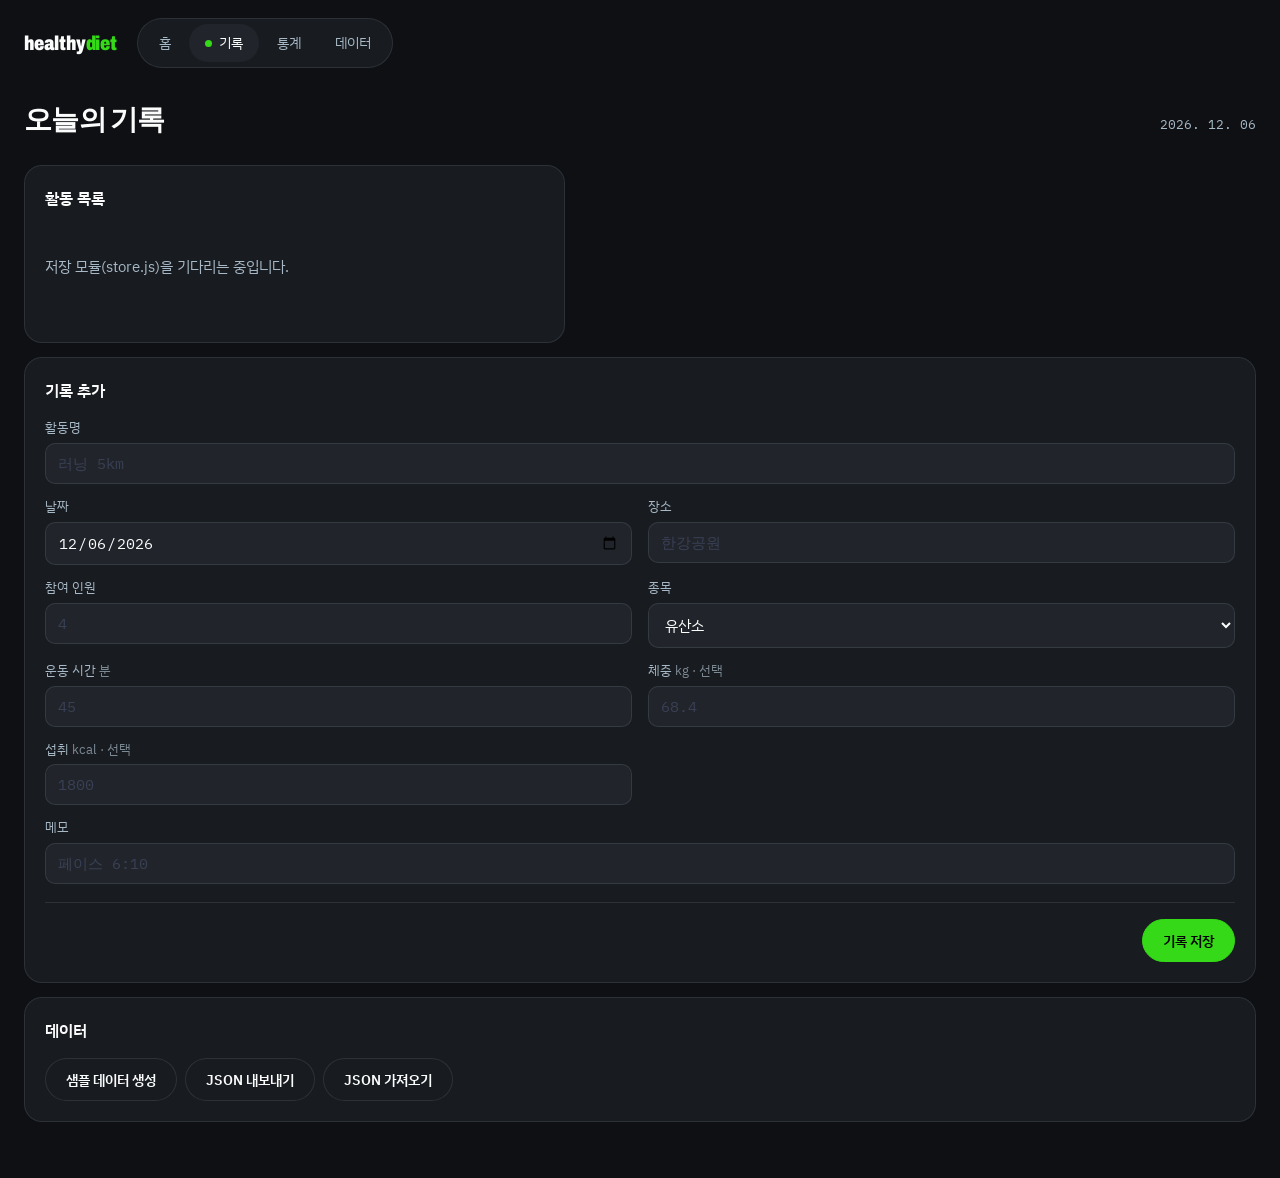
==== record.html @ 83db618f "feat(ui): 메인 페이지 분리와 스크롤 연출 추가 화면을 둘로 나눴다. index.html은 소개, record.html이 기록 화면이다. 필수 3기능은 record.html" ====
<!DOCTYPE html>
<html lang="ko">
<head>
<meta charset="UTF-8">
<meta name="viewport" content="width=device-width, initial-scale=1">
<title>기록 — healthydiet</title>
<link rel="preconnect" href="https://fonts.googleapis.com">
<link rel="preconnect" href="https://fonts.gstatic.com" crossorigin>
<link href="https://fonts.googleapis.com/css2?family=Archivo:wdth,wght@75..112,400..900&family=IBM+Plex+Mono:wght@400;600&family=IBM+Plex+Sans+KR:wght@400;500;600&display=swap" rel="stylesheet">
<link rel="stylesheet" href="style.css">
</head>
<body>

<header class="bar">
  <a class="bar__logo" href="index.html">healthy<span>diet</span></a>
  <nav class="nav" aria-label="주요 메뉴">
    <a href="index.html">홈</a>
    <a href="record.html" class="is-current" aria-current="page">기록</a>
    <a href="#stats">통계</a>
    <a href="#tools">데이터</a>
  </nav>
</header>

<main class="wrap">

  <div class="page-head">
    <h1>오늘의 기록</h1>
    <time id="todayDate"></time>
  </div>

  <div class="grid-2">
    <!-- 오늘의 체중. 기록이 없으면 통째로 숨긴다 -->
    <section class="card card--green" id="today" hidden>
      <p class="card__label">오늘의 체중</p>
      <p class="card__big"><span id="todayWeight">—</span><sub>kg</sub></p>
      <div class="ruler"><div class="ruler__needle" id="rulerNeedle"></div></div>
      <p class="ruler__legend">
        <span id="weightMin">—</span>
        <span id="weightToday">—</span>
      </p>
    </section>

    <!-- 명세 필수 ②③ 목록 조회 · 삭제 -->
    <section class="card">
      <h2>활동 목록 <span class="count" id="listCount"></span></h2>
      <div id="list"></div>
    </section>
  </div>

  <div class="stack">

    <!-- 명세 필수 ① 활동 등록 -->
    <section class="card">
      <h2>기록 추가</h2>

      <form id="addForm" novalidate>
        <div class="grid">
          <div class="field field--wide">
            <label for="f-title">활동명</label>
            <input type="text" id="f-title" name="title" placeholder="러닝 5km">
            <p class="err" data-err="title"></p>
          </div>

          <div class="field">
            <label for="f-date">날짜</label>
            <input type="date" id="f-date" name="date">
            <p class="err" data-err="date"></p>
          </div>

          <div class="field">
            <label for="f-place">장소</label>
            <input type="text" id="f-place" name="place" placeholder="한강공원">
            <p class="err" data-err="place"></p>
          </div>

          <div class="field">
            <label for="f-memberCount">참여 인원</label>
            <input type="number" id="f-memberCount" name="memberCount" min="1" step="1" placeholder="4">
            <p class="err" data-err="memberCount"></p>
          </div>

          <div class="field">
            <label for="f-category">종목</label>
            <select id="f-category" name="category">
              <option value="유산소">유산소</option>
              <option value="근력">근력</option>
              <option value="스트레칭">스트레칭</option>
            </select>
            <p class="err" data-err="category"></p>
          </div>

          <div class="field">
            <label for="f-durationMin">운동 시간 <span class="unit">분</span></label>
            <input type="number" id="f-durationMin" name="durationMin" min="1" step="1" placeholder="45">
            <p class="err" data-err="durationMin"></p>
          </div>

          <div class="field">
            <label for="f-weightKg">체중 <span class="unit">kg · 선택</span></label>
            <input type="number" id="f-weightKg" name="weightKg" step="0.1" placeholder="68.4">
            <p class="err" data-err="weightKg"></p>
          </div>

          <div class="field">
            <label for="f-kcalIn">섭취 <span class="unit">kcal · 선택</span></label>
            <input type="number" id="f-kcalIn" name="kcalIn" step="1" placeholder="1800">
            <p class="err" data-err="kcalIn"></p>
          </div>

          <div class="field field--wide">
            <label for="f-memo">메모</label>
            <input type="text" id="f-memo" name="memo" placeholder="페이스 6:10">
            <p class="err" data-err="memo"></p>
          </div>
        </div>

        <div class="form__foot">
          <p class="form__msg" id="formMsg" role="status"></p>
          <button class="btn btn--green" type="submit">기록 저장</button>
        </div>
      </form>
    </section>

    <!-- 통계. 기록이 없으면 숨긴다 -->
    <section class="card" id="stats" hidden>
      <h2>통계</h2>

      <dl class="summary" id="summary"></dl>

      <h3>월별 활동 횟수</h3>
      <div id="monthly"></div>

      <h3>종목별</h3>
      <div id="byCategory"></div>

      <h3>칼로리 수지</h3>
      <table class="table" id="kcalTable"></table>
      <p class="note">소모량은 운동 시간과 종목으로 추정한 값입니다.</p>
    </section>

    <section class="card" id="tools">
      <h2>데이터</h2>
      <div class="tools">
        <button class="btn" type="button" id="btnSeed">샘플 데이터 생성</button>
        <button class="btn" type="button" id="btnExport">JSON 내보내기</button>
        <button class="btn" type="button" id="btnImport">JSON 가져오기</button>
        <input type="file" id="fileInput" accept="application/json,.json" hidden>
      </div>
      <p class="form__msg" id="toolMsg" role="status"></p>
    </section>

  </div>
</main>

<script src="js/store/store.js"></script>
<script src="js/analytics/analytics.js"></script>
<script src="js/ui/ui.js"></script>
</body>
</html>
---- style.css ----
/* healthydiet — 다크 대시보드.
   강조는 형광 그린 카드 한 장과 화이트 카드 한 장에만 준다.
   나머지는 전부 어두운 카드로 눌러 두 장이 눈에 띄게 만든다. */

:root {
  --bg:      #0E1013;
  --card:    #181B20;
  --card-2:  #21252B;
  --line:    rgba(167, 185, 198, .14);

  --text:    #FBFCFC;
  --muted:   #A7B9C6;
  --slate:   #394055;

  --green:   #35D917;
  --green-2: #37A214;
  --ink:     #030603;
  --blue:    #3045C7;

  --r-card:  18px;
  --r-sm:    10px;

  --display: Archivo, system-ui, sans-serif;
  --body:    "IBM Plex Sans KR", system-ui, sans-serif;
  --mono:    "IBM Plex Mono", ui-monospace, monospace;
}

* { box-sizing: border-box; }

body {
  margin: 0;
  background: var(--bg);
  color: var(--text);
  font-family: var(--body);
  line-height: 1.6;
  -webkit-font-smoothing: antialiased;
}

:focus-visible { outline: 2px solid var(--green); outline-offset: 2px; }

.wrap { max-width: 1280px; margin: 0 auto; padding: 0 24px; }

/* ---------- 상단 바 ---------- */

.bar {
  display: flex; align-items: center; gap: 20px;
  max-width: 1280px; margin: 0 auto; padding: 18px 24px;
}
.bar__logo {
  margin: 0;
  font-family: var(--display);
  font-weight: 900; font-stretch: 76%;
  font-size: 1.25rem; letter-spacing: -.01em;
  color: var(--text); text-decoration: none;
}
.bar__logo span { color: var(--green); }

.nav {
  display: flex; gap: 2px;
  margin-right: auto;
  padding: 5px;
  background: var(--card);
  border: 1px solid var(--line);
  border-radius: 999px;
}
.nav a {
  display: flex; align-items: center; gap: 7px;
  padding: 8px 16px;
  border-radius: 999px;
  color: var(--muted);
  font-size: .875rem; text-decoration: none;
}
.nav a:hover { color: var(--text); }
.nav a.is-current { color: var(--text); background: var(--card-2); }
.nav a.is-current::before {
  content: ""; width: 7px; height: 7px; border-radius: 50%;
  background: var(--green);
}

.btn {
  padding: 11px 20px;
  font-family: var(--body); font-size: .875rem; font-weight: 600;
  color: var(--text);
  background: var(--card);
  border: 1px solid var(--line);
  border-radius: 999px;
  cursor: pointer; text-decoration: none;
  display: inline-flex; align-items: center; justify-content: center;
}
.btn:hover { background: var(--card-2); }
.btn--green { color: var(--ink); background: var(--green); border-color: var(--green); }
.btn--green:hover { background: #46e82b; }

/* ---------- 랜딩 히어로 ---------- */

.hero {
  display: grid; grid-template-columns: 1fr 1fr;
  align-items: center; gap: 56px;
  padding: 56px 0 72px;
}

/* 이미지가 먼저 오고 내용이 그 옆에 붙는 배치 */
.hero--figure { grid-template-columns: .85fr 1fr; gap: 64px; padding-bottom: 40px; }

.hero__figure { justify-self: center; }

.figure {
  position: relative;
  height: min(58vh, 460px);
  aspect-ratio: 200 / 520;
  perspective: 1100px;
}
.figure__spin {
  position: absolute; inset: 0;
  transform-style: preserve-3d;
  animation: figure-turn 26s linear infinite;
}
.figure__ring {
  position: absolute; left: 50%; bottom: 1%;
  width: 76%; aspect-ratio: 1;
  transform: translateX(-50%) rotateX(76deg);
  border: 1px solid rgba(53, 217, 23, .28);
  border-radius: 50%;
  background: repeating-conic-gradient(from 0deg,
    rgba(53, 217, 23, .35) 0deg .6deg, transparent .6deg 9deg);
  mask: radial-gradient(circle, transparent 62%, #000 64%);
}
@keyframes figure-turn { to { transform: rotateY(360deg); } }

.eyebrow {
  display: inline-flex; align-items: center; gap: 8px;
  margin: 0 0 20px;
  padding: 6px 14px;
  border: 1px solid var(--line);
  border-radius: 999px;
  font-size: .8125rem;
  color: var(--muted);
}
.eyebrow::before {
  content: ""; width: 7px; height: 7px; border-radius: 50%;
  background: var(--green);
}

.hero h1 {
  margin: 0 0 20px;
  font-family: var(--display);
  font-weight: 800; font-stretch: 84%;
  font-size: clamp(2.5rem, 5.4vw, 4rem);
  line-height: 1.06; letter-spacing: -.03em;
}
.hero h1 em { font-style: normal; color: var(--green); }
/* `.hero p`로 잡으면 특이도가 .card__big보다 높아 카드 안 숫자까지 눌러버린다.
   히어로 본문에만 붙는 클래스를 쓴다. */
.hero__lead { max-width: 44ch; margin: 0 0 30px; color: var(--muted); font-size: 1.0625rem; }
.hero__actions { display: flex; flex-wrap: wrap; gap: 10px; }

/* 히어로 오른쪽 — 실제 대시보드 카드를 축소해 보여준다 */
.preview {
  display: grid; grid-template-columns: 1.15fr 1fr;
  gap: 14px; padding-bottom: 32px;
}

.card {
  padding: 20px;
  background: var(--card);
  border: 1px solid var(--line);
  border-radius: var(--r-card);
}
.card--green { background: var(--green); border-color: var(--green); color: var(--ink); }
.card--white { background: #FBFCFC; border-color: #FBFCFC; color: var(--ink); }
.card--tall { grid-row: span 2; }

.card__label { margin: 0; font-size: .8125rem; opacity: .72; }
.card__big {
  margin: 6px 0 0;
  font-family: var(--display);
  font-weight: 800; font-stretch: 78%;
  font-size: clamp(2.5rem, 5vw, 3.5rem); line-height: 1;
  letter-spacing: -.02em;
  font-variant-numeric: tabular-nums;
}
.card__big sub { font-size: .28em; font-weight: 600; vertical-align: baseline; opacity: .6; }
.card__foot { margin: 10px 0 0; font-family: var(--mono); font-size: .6875rem; opacity: .6; }

/* 미니 스파크 막대 */
.spark { display: flex; align-items: flex-end; gap: 4px; height: 62px; margin-top: 14px; }
.spark i { flex: 1; background: currentColor; opacity: .22; border-radius: 3px; }
.spark i.on { opacity: 1; }

/* 랜딩 특징 3장 */
.feats { display: grid; grid-template-columns: repeat(3, 1fr); gap: 14px; padding-bottom: 72px; }
.feats h3 { margin: 0 0 6px; font-size: 1rem; }
.feats p { margin: 0; color: var(--muted); font-size: .875rem; }
.feats .n {
  display: block; margin-bottom: 12px;
  font-family: var(--mono); font-size: .75rem; color: var(--green);
}

/* ---------- 대시보드 ---------- */

.page-head {
  display: flex; align-items: baseline; justify-content: space-between;
  flex-wrap: wrap; gap: 10px;
  padding: 12px 0 22px;
}
.page-head h1 {
  margin: 0;
  font-family: var(--display); font-weight: 800; font-stretch: 84%;
  font-size: 1.75rem; letter-spacing: -.02em;
}
.page-head time { font-family: var(--mono); font-size: .8125rem; color: var(--muted); }

/* align-items를 안 주면 그린 카드가 목록 높이만큼 늘어나 빈 칸이 생긴다 */
.grid-2 {
  display: grid; grid-template-columns: 1fr 1.25fr;
  align-items: start; gap: 14px; margin-bottom: 14px;
}
.stack { display: grid; gap: 14px; padding-bottom: 56px; }

.card h2 {
  margin: 0 0 14px;
  font-size: 1rem; font-weight: 600;
}
.card h3 {
  margin: 20px 0 8px;
  font-size: .8125rem; font-weight: 600; color: var(--muted);
}
.count { font-family: var(--mono); font-size: .8125rem; color: var(--muted); font-weight: 400; }

/* 눈금 트랙 — 그린 카드 안에 놓는다 */
.ruler {
  position: relative; height: 42px; margin-top: 4px;
  border-radius: var(--r-sm);
  background-image: repeating-linear-gradient(90deg,
    rgba(3, 6, 3, .25) 0 1px, transparent 1px 4%);
  background-color: rgba(3, 6, 3, .12);
}
.ruler__needle {
  position: absolute; top: -4px; left: 50%;
  width: 3px; height: calc(100% + 8px);
  transform: translateX(-50%);
  border-radius: 2px;
  background: var(--ink);
  transition: left .2s ease;
}
.ruler__legend {
  display: flex; justify-content: space-between;
  margin: 8px 0 0;
  font-family: var(--mono); font-size: .6875rem; opacity: .62;
  font-variant-numeric: tabular-nums;
}

/* ---------- 폼 ---------- */

.grid { display: grid; grid-template-columns: repeat(2, 1fr); gap: 12px 16px; }
.field--wide { grid-column: 1 / -1; }

.field label { display: block; margin-bottom: 5px; font-size: .8125rem; color: var(--muted); }
.field .unit { opacity: .7; }

.field input,
.field select {
  width: 100%;
  padding: 10px 12px;
  font-family: var(--mono); font-size: .9375rem;
  color: var(--text);
  background: var(--card-2);
  border: 1px solid var(--line);
  border-radius: var(--r-sm);
}
.field select { font-family: var(--body); }
.field input::placeholder { color: var(--slate); }
.field.is-bad input,
.field.is-bad select { border-color: #E5484D; }

.err { margin: 5px 0 0; font-size: .75rem; color: #FF6169; }
.err:empty { display: none; }

.form__foot {
  display: flex; align-items: center; justify-content: space-between; gap: 16px;
  margin-top: 18px; padding-top: 16px;
  border-top: 1px solid var(--line);
}
.form__msg { margin: 0; font-size: .8125rem; color: var(--muted); }

/* ---------- 목록 ---------- */

.row {
  display: grid; grid-template-columns: 58px 1fr auto auto;
  align-items: center; gap: 14px;
  padding: 12px 14px; margin-bottom: 8px;
  background: var(--card-2);
  border-radius: var(--r-sm);
}
.row__date { font-family: var(--mono); font-size: .8125rem; color: var(--green); }
.row__title { font-size: .9375rem; font-weight: 500; }
.row__meta { font-size: .75rem; color: var(--muted); }
.row__nums {
  font-family: var(--mono); font-size: .8125rem; color: var(--muted);
  text-align: right; font-variant-numeric: tabular-nums;
}
.row__del {
  padding: 6px 12px;
  font-family: var(--body); font-size: .75rem;
  color: var(--muted);
  background: transparent;
  border: 1px solid var(--line); border-radius: 999px;
  cursor: pointer;
}
.row__del:hover { color: #FF6169; border-color: #FF6169; }

.empty { padding: 28px 0; color: var(--muted); font-size: .9375rem; }

/* ---------- 통계 ---------- */

.summary {
  display: grid; grid-template-columns: repeat(auto-fit, minmax(112px, 1fr));
  gap: 10px; margin: 0;
}
.summary div { padding: 14px; background: var(--card-2); border-radius: var(--r-sm); }
.summary dt { font-size: .75rem; color: var(--muted); }
.summary dd {
  margin: 4px 0 0;
  font-family: var(--display); font-weight: 800; font-stretch: 80%;
  font-size: 1.375rem;
  font-variant-numeric: tabular-nums;
}

.bar-row {
  display: grid; grid-template-columns: 88px 1fr 58px;
  align-items: center; gap: 12px;
  padding: 6px 0;
  font-size: .8125rem;
}
.bar__track {
  display: block; height: 10px;
  background: var(--card-2); border-radius: 999px; overflow: hidden;
}
.bar__fill { display: block; height: 100%; background: var(--green); border-radius: 999px; }
.bar__val {
  font-family: var(--mono); font-size: .75rem; color: var(--muted);
  text-align: right; font-variant-numeric: tabular-nums;
}

.table { width: 100%; border-collapse: collapse; font-size: .8125rem; }
.table th, .table td {
  padding: 9px 10px;
  border-bottom: 1px solid var(--line);
  font-variant-numeric: tabular-nums;
}
.table th { text-align: right; font-size: .75rem; font-weight: 500; color: var(--muted); }
.table th:first-child, .table td:first-child { text-align: left; padding-left: 0; }
.table td { text-align: right; font-family: var(--mono); color: var(--muted); }
.table td:first-child { color: var(--text); }

.note { margin: 12px 0 0; font-size: .75rem; color: var(--muted); }
.tools { display: flex; flex-wrap: wrap; gap: 8px; }

/* ---------- 스크롤 연동 구간 ---------- */

/* 바깥 통이 높고, 안쪽 무대가 sticky로 붙어 있는다.
   그 높이를 지나는 동안의 진행도가 회전 각도와 단계가 된다. */
.scroll { position: relative; height: 320vh; }

.scroll__track {
  position: sticky; top: 0;
  height: 100vh;
  display: grid; place-items: center;
  overflow: hidden;
}
.scroll__stage {
  display: grid; grid-template-columns: 1fr 1fr;
  align-items: center; gap: 64px;
  width: 100%; max-width: 1280px; padding: 0 24px;
}

.scroll__model {
  position: relative;
  justify-self: center;
  height: min(62vh, 520px);
  aspect-ratio: 200 / 520;
  perspective: 1100px;
}
.scroll__spin {
  position: absolute; inset: 0;
  transform-style: preserve-3d;
  will-change: transform;
}
.plane {
  position: absolute; inset: 0;
  width: 100%; height: 100%;
}
.plane--side { transform: rotateY(90deg); }

.body {
  stroke: var(--green);
  stroke-width: 1.6;
  stroke-linecap: round; stroke-linejoin: round;
  fill: rgba(53, 217, 23, .07);
  filter: drop-shadow(0 0 8px rgba(53, 217, 23, .45));
}

/* 발밑 눈금 링 */
.scroll__ring {
  position: absolute; left: 50%; bottom: 1%;
  width: 76%; aspect-ratio: 1;
  transform: translateX(-50%) rotateX(76deg);
  border: 1px solid rgba(53, 217, 23, .3);
  border-radius: 50%;
  background: repeating-conic-gradient(from 0deg,
    rgba(53, 217, 23, .4) 0deg .6deg, transparent .6deg 9deg);
  mask: radial-gradient(circle, transparent 62%, #000 64%);
}

.scroll__steps { display: grid; gap: 30px; }

.step {
  opacity: .22;
  transition: opacity .35s ease, transform .35s ease;
  transform: translateY(6px);
}
.step.is-on { opacity: 1; transform: none; }
.step__n {
  display: block; margin-bottom: 8px;
  font-family: var(--mono); font-size: .75rem; color: var(--green);
}
.step h2 {
  margin: 0 0 8px;
  font-family: var(--display); font-weight: 800; font-stretch: 84%;
  font-size: clamp(1.5rem, 2.6vw, 2.125rem); letter-spacing: -.02em;
}
.step p { margin: 0; max-width: 40ch; color: var(--muted); font-size: 1rem; }

/* 진행 막대 */
.scroll__bar {
  position: absolute; left: 24px; top: 50%;
  width: 2px; height: 160px;
  transform: translateY(-50%);
  background: var(--line);
}
.scroll__bar i {
  display: block; width: 100%; height: 0;
  background: var(--green);
  transition: height .2s ease;
}

/* ---------- 반응형 ---------- */

@media (max-width: 880px) {
  .bar { flex-wrap: wrap; gap: 12px; }
  .nav { order: 3; width: 100%; overflow-x: auto; }
  .hero, .hero--figure, .grid-2, .preview, .feats { grid-template-columns: 1fr; }
  .figure { height: 300px; }
  /* 좁은 화면에서는 스크롤 연출을 접는다. 세로로 겹치면 둘 다 안 읽힌다 */
  .scroll { height: auto; }
  .scroll__track { position: static; height: auto; padding: 40px 0 56px; }
  .scroll__stage { grid-template-columns: 1fr; gap: 32px; }
  .scroll__model { height: 300px; }
  .scroll__bar { display: none; }
  .step { opacity: 1; transform: none; }
  .hero { gap: 36px; padding: 32px 0 48px; }
  .card--tall { grid-row: auto; }
  .grid { grid-template-columns: 1fr; }
  .row { grid-template-columns: 52px 1fr auto; row-gap: 6px; }
  .row__nums { grid-column: 2 / -1; text-align: left; }
  .form__foot { flex-direction: column; align-items: stretch; }
}

@media (prefers-reduced-motion: reduce) {
  .ruler__needle { transition: none; }
  /* 회전을 멈추고 세 단계를 한 번에 보여준다. 내용은 전부 읽을 수 있어야 한다 */
  .scroll { height: auto; }
  .scroll__track { position: static; height: auto; padding: 40px 0 56px; }
  .scroll__spin { transform: none !important; }
  .step { opacity: 1; transform: none; transition: none; }
  .figure__spin { animation: none; }
  /* AOS가 걸어둔 등장 애니메이션도 끈다. 내용은 바로 보여야 한다 */
  [data-aos] { opacity: 1 !important; transform: none !important; transition: none !important; }
}
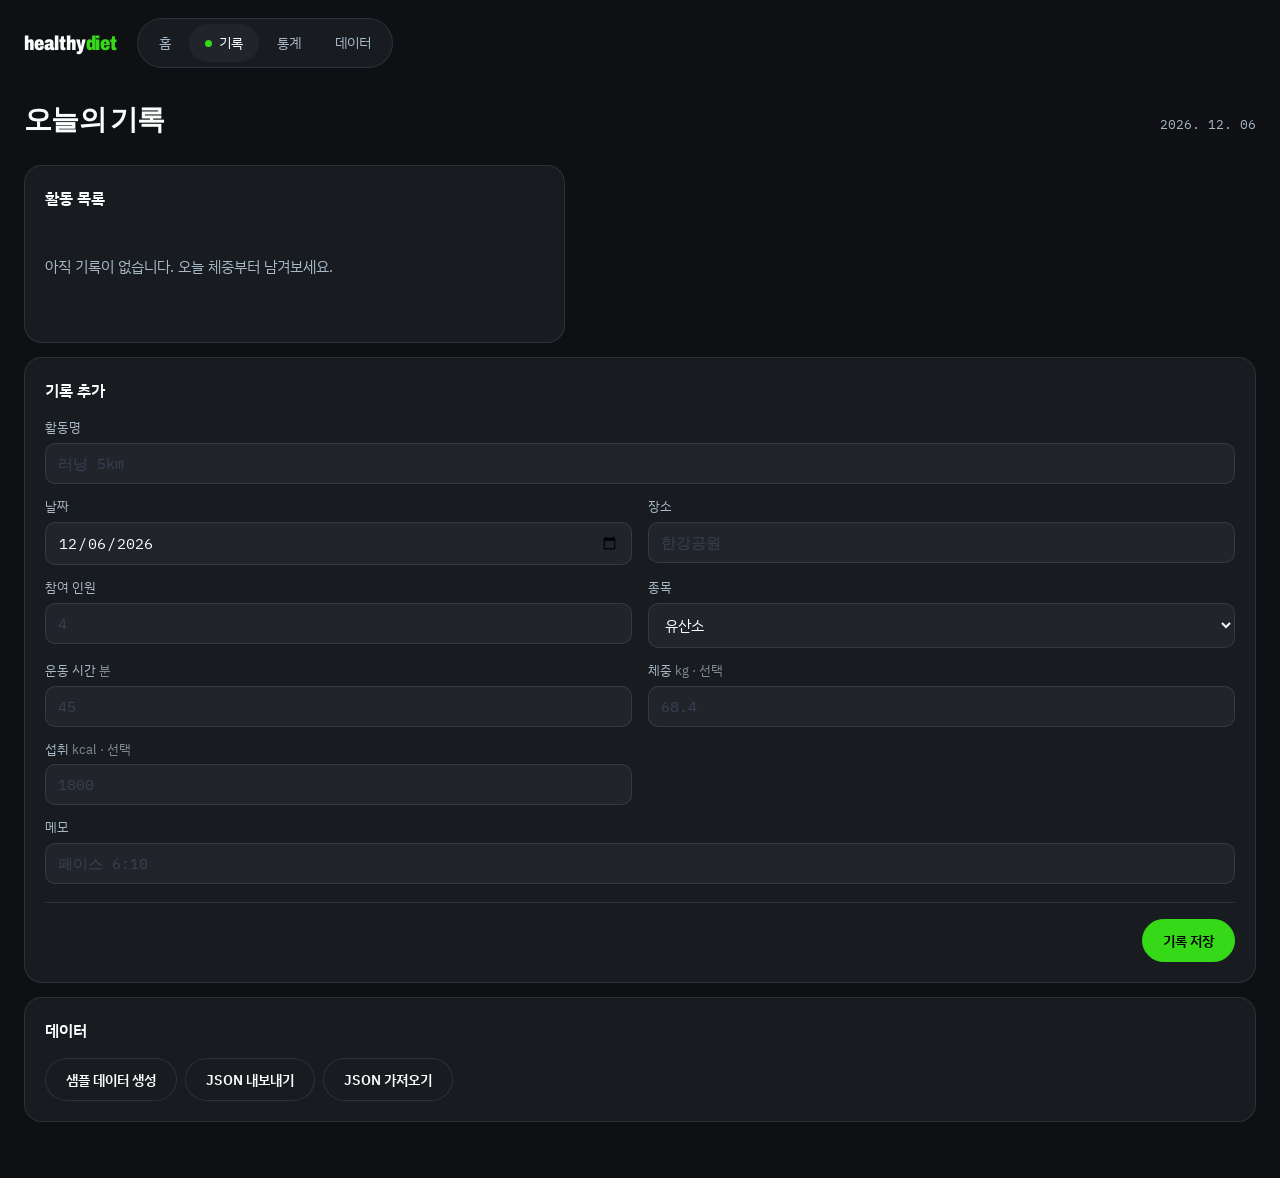
==== commit 43848f35: "feat(ui): 감량 효과 Top3와 회피 항목을 통계 화면에 표시 Analytics 의 랭킹 함수 4종이 전역에 노출돼 있는데 ui.js 가 호출하지 않아 차별화 기능이 화면에" ====
--- a/record.html
+++ b/record.html
@@ -133,6 +133,17 @@
       <h3>종목별</h3>
       <div id="byCategory"></div>
 
+      <h3>감량 효과 Top3</h3>
+      <table class="table" id="rankExercise"></table>
+      <table class="table" id="rankFood"></table>
+
+      <h3>피해야 할 항목</h3>
+      <table class="table" id="rankAvoid"></table>
+      <p class="note">
+        기록한 날부터 다음 측정까지의 체중 변화를 그날 한 운동과 먹은 음식에 나눠 귀속한 값입니다.
+        인과가 아니라 경향이므로 표본 수를 함께 보세요. 표본 3회 미만은 순위에서 제외합니다.
+      </p>
+
       <h3>칼로리 수지</h3>
       <table class="table" id="kcalTable"></table>
       <p class="note">소모량은 운동 시간과 종목으로 추정한 값입니다.</p>
--- a/style.css
+++ b/style.css
@@ -99,22 +99,74 @@
   padding: 56px 0 72px;
 }
 
-/* 이미지가 먼저 오고 내용이 그 옆에 붙는 배치 */
-.hero--figure { grid-template-columns: .85fr 1fr; gap: 64px; padding-bottom: 40px; }
-
-.hero__figure { justify-self: center; }
+/* ---------- 메인 소개 + 중앙 무대 ---------- */
+
+.intro { padding: 64px 0 8px; text-align: center; }
+.intro h1 {
+  margin: 0 auto 16px;
+  font-family: var(--display); font-weight: 800; font-stretch: 84%;
+  font-size: clamp(2.25rem, 4.6vw, 3.5rem);
+  line-height: 1.08; letter-spacing: -.03em;
+  text-wrap: balance;
+}
+.intro h1 em { font-style: normal; color: var(--green); }
+.intro__lead { max-width: 46ch; margin: 0 auto; color: var(--muted); }
+
+/* 바깥 통이 높고 안쪽 무대가 sticky로 붙는다.
+   그 구간을 지나는 진행도가 단계가 되고, 단계마다 각도와 내용이 바뀐다. */
+.stage { position: relative; height: 420vh; }
+
+.stage__sticky {
+  position: sticky; top: 0;
+  height: 100vh;
+  display: grid; place-items: center;
+  overflow: hidden;
+}
+.stage__inner {
+  position: relative;
+  width: 100%; max-width: 1080px; height: min(78vh, 620px);
+  margin: 0 auto;
+}
 
 .figure {
-  position: relative;
-  height: min(58vh, 460px);
+  position: absolute; left: 50%; top: 50%;
+  transform: translate(-50%, -50%);
+  height: min(62vh, 500px);
   aspect-ratio: 200 / 520;
   perspective: 1100px;
 }
 .figure__spin {
   position: absolute; inset: 0;
   transform-style: preserve-3d;
-  animation: figure-turn 26s linear infinite;
-}
+  /* 연속 회전이 아니라 단계마다 한 번에 돌아간다 */
+  transition: transform .85s cubic-bezier(.65,.02,.2,1);
+}
+
+/* 모델을 둘러싸고 하나씩 나타나는 기록 카드 */
+.fact {
+  position: absolute;
+  width: 268px;
+  opacity: 0;
+  transform: translateY(16px);
+  transition: opacity .55s ease, transform .55s ease;
+  pointer-events: none;
+}
+.fact.is-in { opacity: 1; transform: none; pointer-events: auto; }
+
+.fact--a { left: 0;   top: 4%; }
+.fact--b { right: 0;  top: 34%; }
+.fact--c { left: 4%;  bottom: 4%; }
+
+.stage__hint {
+  position: absolute; left: 50%; bottom: 26px;
+  transform: translateX(-50%);
+  margin: 0;
+  font-family: var(--mono); font-size: .75rem; color: var(--muted);
+}
+.stage__hint[hidden] { display: none; }
+
+/* 아래는 예전 배치에서 쓰던 것 — 지금은 record.html 미리보기에만 쓴다 */
+.hero__figure { justify-self: center; }
 .figure__ring {
   position: absolute; left: 50%; bottom: 1%;
   width: 76%; aspect-ratio: 1;
@@ -180,6 +232,10 @@
   font-variant-numeric: tabular-nums;
 }
 .card__big sub { font-size: .28em; font-weight: 600; vertical-align: baseline; opacity: .6; }
+
+/* 값이 아직 없을 때. 큰 글씨로 대시를 찍으면 막대처럼 보여 고장으로 읽힌다 */
+.ph { font-family: var(--body); font-size: .3em; font-weight: 500; opacity: .6; }
+.ph + sub { display: none; }
 .card__foot { margin: 10px 0 0; font-family: var(--mono); font-size: .6875rem; opacity: .6; }
 
 /* 미니 스파크 막대 */
@@ -450,7 +506,24 @@
   .bar { flex-wrap: wrap; gap: 12px; }
   .nav { order: 3; width: 100%; overflow-x: auto; }
   .hero, .hero--figure, .grid-2, .preview, .feats { grid-template-columns: 1fr; }
-  .figure { height: 300px; }
+
+  /* 좁은 화면에서는 겹칠 자리가 없다. sticky를 풀고 위아래로 쌓는다 */
+  .intro { padding: 32px 0 0; }
+  .stage { height: auto; }
+  .stage__sticky { position: static; height: auto; padding: 24px 0 40px; }
+  .stage__inner {
+    height: auto; padding: 0 20px;
+    display: grid; gap: 14px; justify-items: stretch;
+  }
+  .figure {
+    position: static; transform: none;
+    height: 300px; margin: 0 auto 8px;
+  }
+  .fact {
+    position: static; width: auto;
+    opacity: 1; transform: none; pointer-events: auto;
+  }
+  .stage__hint { display: none; }
   /* 좁은 화면에서는 스크롤 연출을 접는다. 세로로 겹치면 둘 다 안 읽힌다 */
   .scroll { height: auto; }
   .scroll__track { position: static; height: auto; padding: 40px 0 56px; }
@@ -473,7 +546,8 @@
   .scroll__track { position: static; height: auto; padding: 40px 0 56px; }
   .scroll__spin { transform: none !important; }
   .step { opacity: 1; transform: none; transition: none; }
-  .figure__spin { animation: none; }
+  .figure__spin { transition: none; }
+  .fact { opacity: 1; transform: none; transition: none; pointer-events: auto; }
   /* AOS가 걸어둔 등장 애니메이션도 끈다. 내용은 바로 보여야 한다 */
   [data-aos] { opacity: 1 !important; transform: none !important; transition: none !important; }
 }
